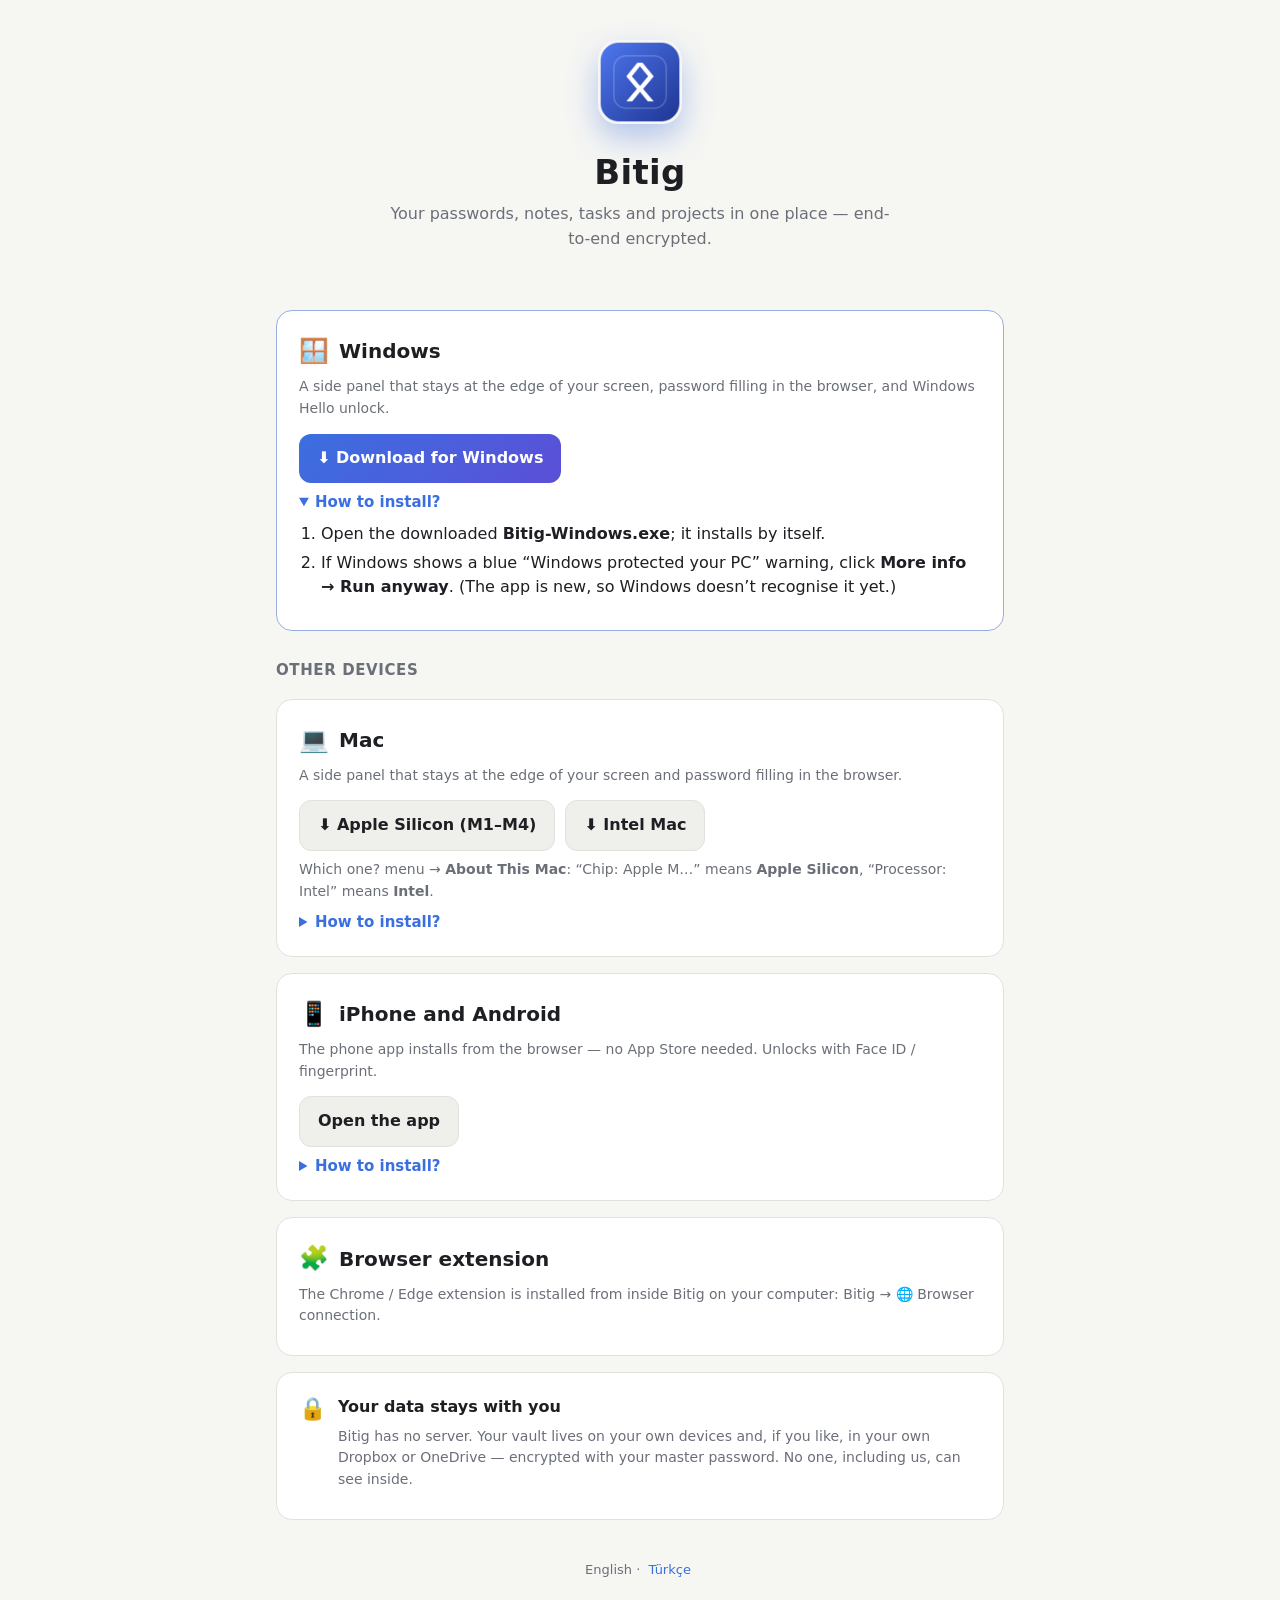
==== indir/index.html @ b44625e2 "İndirme sayfası: /indir Co-Authored-By: Claude Opus 5.5 <noreply@anthropic.com>" ====
<!doctype html>
<html lang="tr">
<head>
  <meta charset="utf-8">
  <meta name="viewport" content="width=device-width, initial-scale=1, viewport-fit=cover">
  <title>Bitig indir</title>
  <meta name="description" content="Bitig: şifrelerin, notların ve görevlerin tek yerde, uçtan uca şifreli. Windows, Mac, iPhone ve Android.">
  <link rel="icon" href="../icons/icon-192.png">
  <meta name="theme-color" content="#15171c">
  <style>
    :root {
      color-scheme: light;
      --bg: #f6f6f3; --surface: #fff; --surface-2: #efefeb; --border: #e2e2dc;
      --text: #1d1f23; --muted: #6b6f78; --accent: #3b6fe0; --accent-2: #5b4fd8; --accent-soft: #e4ecfc;
    }
    @media (prefers-color-scheme: dark) {
      :root {
        color-scheme: dark;
        --bg: #15171c; --surface: #1e2128; --surface-2: #262a32; --border: #2f343e;
        --text: #e8e9ec; --muted: #9097a3; --accent: #6d97ff; --accent-2: #8b7dff; --accent-soft: #233150;
      }
    }
    * { box-sizing: border-box; }
    body {
      margin: 0; background: var(--bg); color: var(--text);
      font: 16px/1.55 system-ui, -apple-system, "Segoe UI", Roboto, sans-serif;
      -webkit-text-size-adjust: 100%;
    }
    .wrap { max-width: 760px; margin: 0 auto; padding: 40px max(16px, env(safe-area-inset-right)) 56px max(16px, env(safe-area-inset-left)); }
    header { text-align: center; margin-bottom: 32px; }
    header img { width: 84px; height: 84px; border-radius: 20px; box-shadow: 0 14px 30px color-mix(in srgb, var(--accent) 35%, transparent); }
    h1 { font-size: 34px; margin: 14px 0 4px; letter-spacing: .3px; }
    .tagline { color: var(--muted); margin: 0 auto; max-width: 520px; }
    .version { color: var(--muted); font-size: 13px; margin-top: 8px; min-height: 1.4em; }
    .card {
      background: var(--surface); border: 1px solid var(--border); border-radius: 16px;
      padding: 22px; margin: 16px 0;
    }
    .card.main { border-color: color-mix(in srgb, var(--accent) 45%, var(--border)); }
    .card h2 { margin: 0 0 4px; font-size: 20px; display: flex; align-items: center; gap: 10px; }
    .card h2 .os { font-size: 24px; }
    .card p { margin: 6px 0; }
    .muted { color: var(--muted); }
    .small { font-size: 14px; }
    .btns { display: flex; flex-wrap: wrap; gap: 10px; margin: 14px 0 8px; }
    a.btn {
      display: inline-flex; align-items: center; gap: 8px; padding: 12px 18px; border-radius: 12px;
      background: linear-gradient(135deg, var(--accent), var(--accent-2)); color: #fff; text-decoration: none;
      font-weight: 600; min-height: 48px;
    }
    a.btn.secondary { background: var(--surface-2); color: var(--text); border: 1px solid var(--border); }
    a.btn:focus-visible { outline: 3px solid var(--accent-soft); outline-offset: 2px; }
    ol { padding-left: 22px; margin: 8px 0; }
    li { margin: 4px 0; }
    details { margin-top: 8px; }
    summary { cursor: pointer; color: var(--accent); font-weight: 600; font-size: 15px; }
    code { background: var(--surface-2); padding: 2px 6px; border-radius: 6px; font-size: 14px; word-break: break-all; }
    .others h3 { margin: 28px 0 4px; font-size: 15px; color: var(--muted); text-transform: uppercase; letter-spacing: .6px; }
    .privacy { display: flex; gap: 12px; align-items: flex-start; }
    .privacy .ico { font-size: 22px; line-height: 1.3; }
    footer { text-align: center; color: var(--muted); font-size: 13px; margin-top: 36px; }
    footer button { background: none; border: 0; color: var(--accent); font: inherit; cursor: pointer; padding: 4px; }
  </style>
</head>
<body>
  <div class="wrap">
    <header>
      <img src="../icons/icon-192.png" alt="">
      <h1>Bitig</h1>
      <p class="tagline" data-t="tagline">Şifrelerin, notların, görevlerin ve projelerin tek yerde — uçtan uca şifreli.</p>
      <div class="version" id="version"></div>
    </header>

    <div id="main"></div>
    <div class="others" id="others"></div>

    <div class="card privacy">
      <div class="ico">🔒</div>
      <div>
        <b data-t="privacyTitle">Verilerin sende kalır</b>
        <p class="muted small" data-t="privacyText">Bitig'in bir sunucusu yok. Kasan kendi cihazlarında ve istersen kendi Dropbox ya da OneDrive hesabında, ana şifrenle şifrelenmiş olarak durur. Kimse — biz dahil — içini göremez.</p>
      </div>
    </div>

    <footer>
      <span id="langLabel"></span> · <button type="button" id="langBtn"></button>
    </footer>
  </div>

  <script>
  (function () {
    'use strict';
    const DL = 'https://github.com/atmaca883/bitig/releases/latest/download/';
    const APP = '../';

    const T = {
      tr: {
        tagline: 'Şifrelerin, notların, görevlerin ve projelerin tek yerde — uçtan uca şifreli.',
        version: (v, d) => 'Sürüm ' + v + ' · ' + d,
        win: 'Windows', mac: 'Mac', phone: 'iPhone ve Android',
        winSub: 'Ekranın kenarında duran panel, tarayıcıda şifre doldurma ve Windows Hello ile açma.',
        winBtn: 'Windows için indir',
        winSteps: ['İndirilen <b>Bitig-Windows.exe</b>’yi aç; kendiliğinden kurulur.',
          'Windows mavi bir “Windows bilgisayarınızı korudu” uyarısı gösterirse <b>Ek bilgi → Yine de çalıştır</b>’a bas. (Uygulama yeni olduğu için Windows henüz tanımıyor.)'],
        macSub: 'Ekranın kenarında duran panel ve tarayıcıda şifre doldurma.',
        macBtnArm: 'Apple Silicon (M1–M4)', macBtnIntel: 'Intel Mac',
        macWhich: 'Hangisi? Sol üstteki  → <b>Bu Mac Hakkında</b>: “Çip: Apple M…” yazıyorsa <b>Apple Silicon</b>, “İşlemci: Intel” yazıyorsa <b>Intel</b>.',
        macSteps: ['İndirilen dosyayı aç, <b>Bitig</b>’i <b>Uygulamalar</b> klasörüne sürükle.',
          'İlk açılışta Mac “Apple doğrulayamadı” derse <b>Bitti</b>’ye bas (Çöp Sepeti’ne değil).',
          '<b>Sistem Ayarları → Gizlilik ve Güvenlik</b>’te aşağı kaydır, Bitig satırında <b>Yine de Aç</b>’a bas. Bu sadece bir kez gerekir.'],
        macDamaged: '“Bitig hasarlı” uyarısı çıkarsa Terminal’de şunu çalıştırıp tekrar aç:',
        phoneSub: 'Telefon uygulaması tarayıcıdan kurulur; App Store gerekmez. Face ID / parmak iziyle açılır.',
        phoneBtn: 'Uygulamayı aç',
        iosSteps: ['Bu sayfayı <b>Safari</b>’de aç ve “Uygulamayı aç”a dokun.',
          'Alttaki <b>Paylaş</b> düğmesi → <b>Ana Ekrana Ekle</b> → <b>Ekle</b>.',
          'Ana ekrandaki <b>Bitig</b> simgesinden aç; bilgisayarındaki Bitig ile aynı bulutu seç.'],
        androidSteps: ['“Uygulamayı aç”a dokun (Chrome önerilir).',
          'Sağ üstteki <b>⋮</b> menüsü → <b>Ana ekrana ekle</b> (ya da “Uygulamayı yükle”).',
          'Ana ekrandaki <b>Bitig</b> simgesinden aç; bilgisayarındaki Bitig ile aynı bulutu seç.'],
        phoneNote: 'Telefon, bilgisayardaki kasana bulut (Dropbox ya da OneDrive) üzerinden bağlanır. Önce bilgisayarda Bitig’i kurup Ayarlar → Cihazlar arası eşitleme’yi aç.',
        how: 'Nasıl kurulur?', othersTitle: 'Diğer cihazlar',
        extTitle: 'Tarayıcı eklentisi', extText: 'Chrome / Edge eklentisi bilgisayardaki Bitig’in içinden kurulur: Bitig → 🌐 Tarayıcı bağlantısı.',
        privacyTitle: 'Verilerin sende kalır',
        privacyText: 'Bitig’in bir sunucusu yok. Kasan kendi cihazlarında ve istersen kendi Dropbox ya da OneDrive hesabında, ana şifrenle şifrelenmiş olarak durur. Kimse — biz dahil — içini göremez.',
        langLabel: 'Türkçe', langBtn: 'English',
      },
      en: {
        tagline: 'Your passwords, notes, tasks and projects in one place — end-to-end encrypted.',
        version: (v, d) => 'Version ' + v + ' · ' + d,
        win: 'Windows', mac: 'Mac', phone: 'iPhone and Android',
        winSub: 'A side panel that stays at the edge of your screen, password filling in the browser, and Windows Hello unlock.',
        winBtn: 'Download for Windows',
        winSteps: ['Open the downloaded <b>Bitig-Windows.exe</b>; it installs by itself.',
          'If Windows shows a blue “Windows protected your PC” warning, click <b>More info → Run anyway</b>. (The app is new, so Windows doesn’t recognise it yet.)'],
        macSub: 'A side panel that stays at the edge of your screen and password filling in the browser.',
        macBtnArm: 'Apple Silicon (M1–M4)', macBtnIntel: 'Intel Mac',
        macWhich: 'Which one?  menu → <b>About This Mac</b>: “Chip: Apple M…” means <b>Apple Silicon</b>, “Processor: Intel” means <b>Intel</b>.',
        macSteps: ['Open the downloaded file and drag <b>Bitig</b> into <b>Applications</b>.',
          'If the Mac says “Apple could not verify” on first launch, click <b>Done</b> (not Move to Trash).',
          'Go to <b>System Settings → Privacy &amp; Security</b>, scroll down and click <b>Open Anyway</b> next to Bitig. You only need to do this once.'],
        macDamaged: 'If you see “Bitig is damaged”, run this in Terminal and open it again:',
        phoneSub: 'The phone app installs from the browser — no App Store needed. Unlocks with Face ID / fingerprint.',
        phoneBtn: 'Open the app',
        iosSteps: ['Open this page in <b>Safari</b> and tap “Open the app”.',
          'Tap <b>Share</b> → <b>Add to Home Screen</b> → <b>Add</b>.',
          'Open <b>Bitig</b> from your home screen and choose the same cloud as on your computer.'],
        androidSteps: ['Tap “Open the app” (Chrome recommended).',
          'Top-right <b>⋮</b> menu → <b>Add to Home screen</b> (or “Install app”).',
          'Open <b>Bitig</b> from your home screen and choose the same cloud as on your computer.'],
        phoneNote: 'The phone connects to your vault on your computer through your cloud (Dropbox or OneDrive). Install Bitig on your computer first and turn on Settings → Sync across devices.',
        how: 'How to install?', othersTitle: 'Other devices',
        extTitle: 'Browser extension', extText: 'The Chrome / Edge extension is installed from inside Bitig on your computer: Bitig → 🌐 Browser connection.',
        privacyTitle: 'Your data stays with you',
        privacyText: 'Bitig has no server. Your vault lives on your own devices and, if you like, in your own Dropbox or OneDrive — encrypted with your master password. No one, including us, can see inside.',
        langLabel: 'English', langBtn: 'Türkçe',
      },
    };

    let lang = /^tr/i.test(navigator.language) ? 'tr' : 'en';
    try { lang = localStorage.getItem('bitig.lang') || lang; } catch {}

    const ua = navigator.userAgent;
    const isIOS = /iPhone|iPad|iPod/.test(ua) || (/Macintosh/.test(ua) && navigator.maxTouchPoints > 1);
    const os = isIOS ? 'ios' : /Android/.test(ua) ? 'android' : /Mac/.test(navigator.platform || ua) ? 'mac' : /Win/.test(navigator.platform || ua) ? 'win' : 'other';

    const el = (html) => { const d = document.createElement('div'); d.innerHTML = html.trim(); return d.firstChild; };
    const list = (items) => '<ol>' + items.map((i) => '<li>' + i + '</li>').join('') + '</ol>';

    function winCard(t, main) {
      return el(`<div class="card${main ? ' main' : ''}">
        <h2><span class="os">🪟</span>${t.win}</h2>
        <p class="muted small">${t.winSub}</p>
        <div class="btns"><a class="btn${main ? '' : ' secondary'}" href="${DL}Bitig-Windows.exe">⬇ ${t.winBtn}</a></div>
        <details${main ? ' open' : ''}><summary>${t.how}</summary>${list(t.winSteps)}</details>
      </div>`);
    }
    function macCard(t, main) {
      return el(`<div class="card${main ? ' main' : ''}">
        <h2><span class="os">💻</span>${t.mac}</h2>
        <p class="muted small">${t.macSub}</p>
        <div class="btns">
          <a class="btn${main ? '' : ' secondary'}" href="${DL}Bitig-Mac-AppleSilicon.dmg">⬇ ${t.macBtnArm}</a>
          <a class="btn secondary" href="${DL}Bitig-Mac-Intel.dmg">⬇ ${t.macBtnIntel}</a>
        </div>
        <p class="muted small">${t.macWhich}</p>
        <details${main ? ' open' : ''}><summary>${t.how}</summary>${list(t.macSteps)}
          <p class="small">${t.macDamaged}<br><code>xattr -cr /Applications/Bitig.app</code></p></details>
      </div>`);
    }
    function phoneCard(t, main) {
      const steps = os === 'android' ? t.androidSteps : t.iosSteps;
      return el(`<div class="card${main ? ' main' : ''}">
        <h2><span class="os">📱</span>${t.phone}</h2>
        <p class="muted small">${t.phoneSub}</p>
        <div class="btns"><a class="btn${main ? '' : ' secondary'}" href="${APP}">${t.phoneBtn}</a></div>
        <details${main ? ' open' : ''}><summary>${t.how}</summary>${list(steps)}<p class="muted small">${t.phoneNote}</p></details>
      </div>`);
    }

    function render() {
      const t = T[lang];
      document.documentElement.lang = lang;
      document.querySelectorAll('[data-t]').forEach((n) => { n.textContent = t[n.dataset.t]; });
      const cards = { win: winCard, mac: macCard, phone: phoneCard };
      const first = os === 'mac' ? 'mac' : os === 'ios' || os === 'android' ? 'phone' : 'win';
      const main = document.getElementById('main');
      main.replaceChildren(cards[first](t, true));
      const others = document.getElementById('others');
      others.replaceChildren(el(`<h3>${t.othersTitle}</h3>`),
        ...['win', 'mac', 'phone'].filter((k) => k !== first).map((k) => cards[k](t, false)),
        el(`<div class="card"><h2><span class="os">🧩</span>${t.extTitle}</h2><p class="muted small">${t.extText}</p></div>`));
      document.getElementById('langLabel').textContent = t.langLabel;
      document.getElementById('langBtn').textContent = t.langBtn;
      showVersion();
    }

    let rel = null;
    function showVersion() {
      if (!rel) return;
      const d = new Date(rel.published_at).toLocaleDateString(lang === 'tr' ? 'tr-TR' : 'en-GB', { day: 'numeric', month: 'long', year: 'numeric' });
      document.getElementById('version').textContent = T[lang].version(String(rel.tag_name).replace(/^v/, ''), d);
    }
    fetch('https://api.github.com/repos/atmaca883/bitig/releases/latest')
      .then((r) => (r.ok ? r.json() : null)).then((j) => { if (j?.tag_name) { rel = j; showVersion(); } }).catch(() => {});

    document.getElementById('langBtn').addEventListener('click', () => {
      lang = lang === 'tr' ? 'en' : 'tr';
      try { localStorage.setItem('bitig.lang', lang); } catch {}
      render();
    });
    render();
  })();
  </script>
</body>
</html>
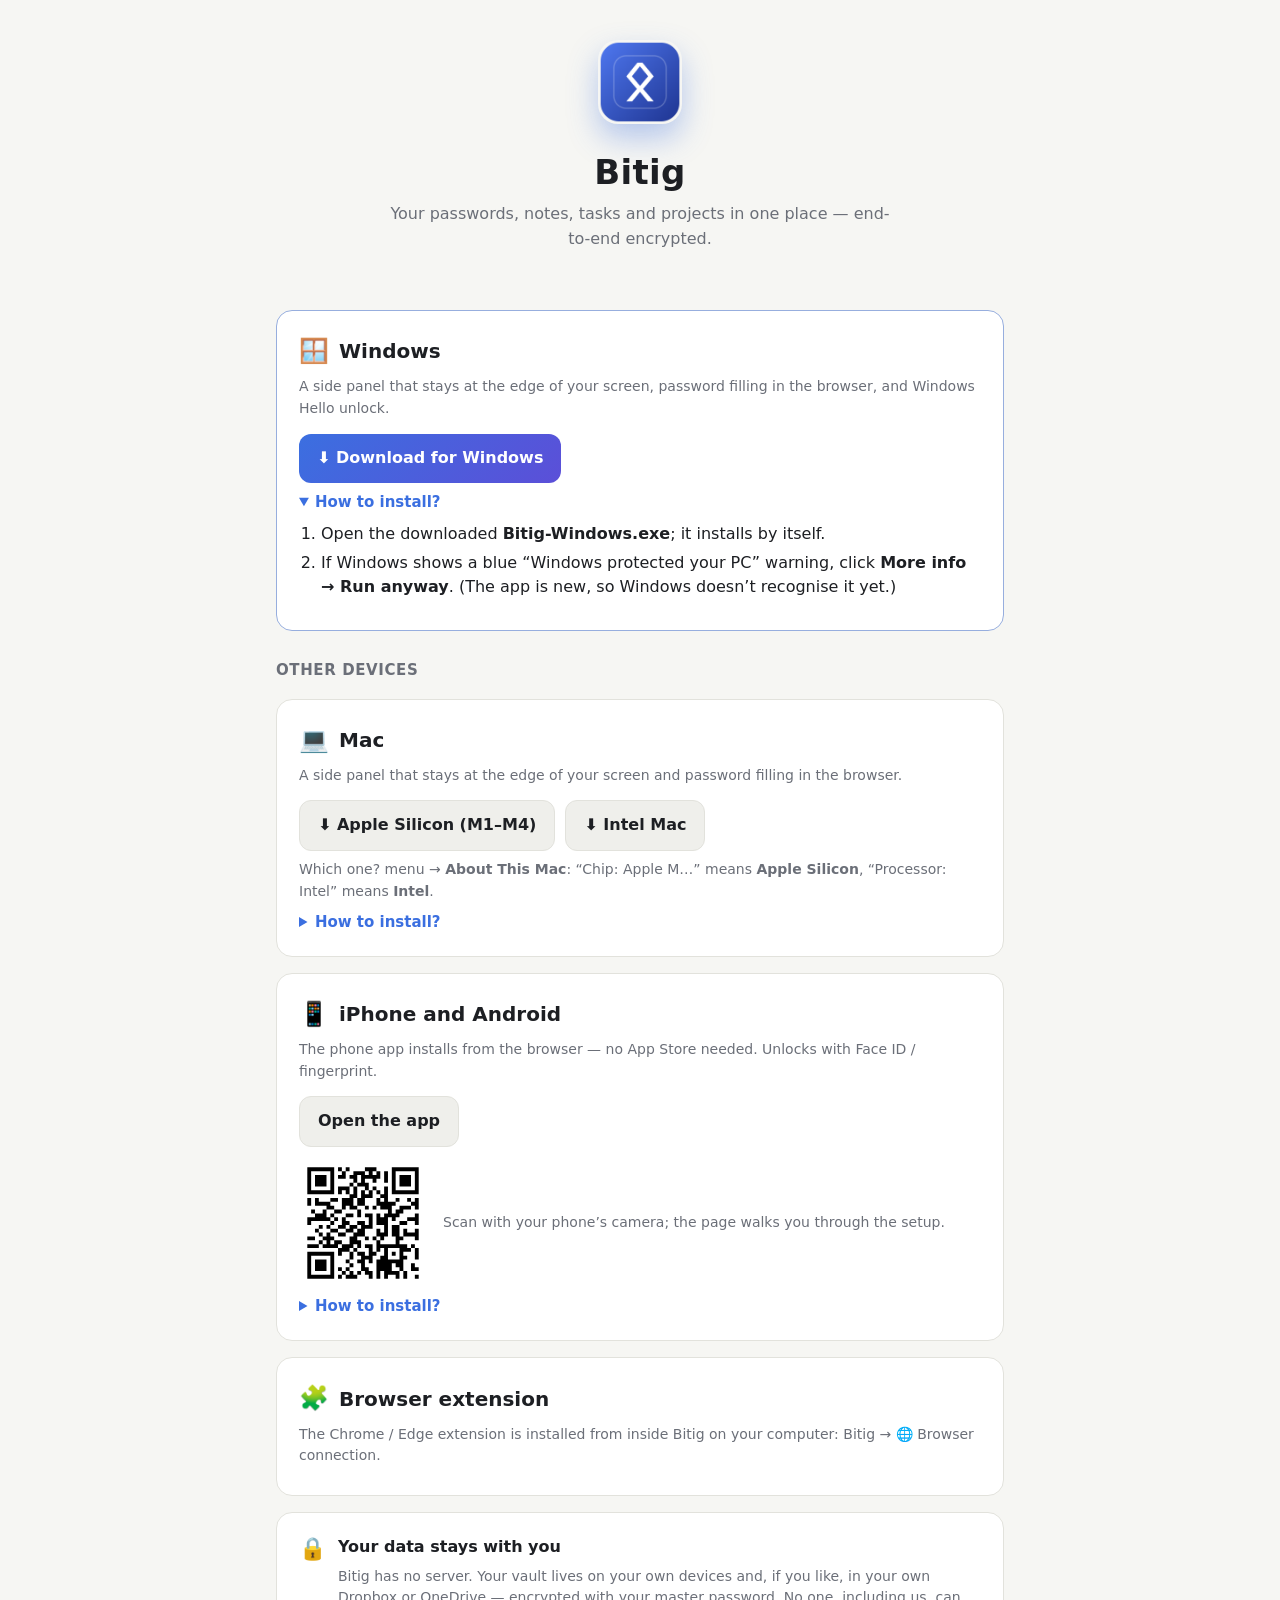
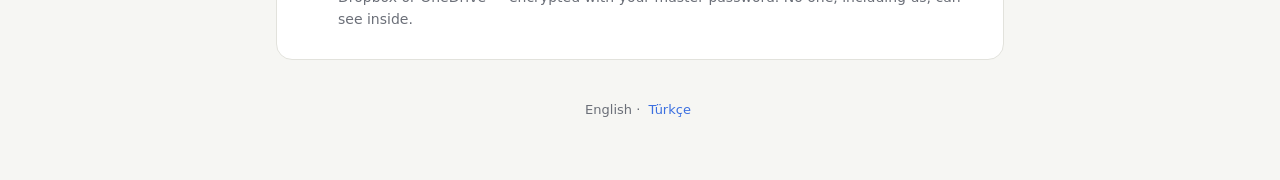
==== commit 36e1e75a: "2FA, Telefona kur, telefondan tek başına kurulum Co-Authored-By: Claude Opus 5.5 <noreply@anthropic." ====
--- a/indir/index.html
+++ b/indir/index.html
@@ -58,6 +58,10 @@
     .others h3 { margin: 28px 0 4px; font-size: 15px; color: var(--muted); text-transform: uppercase; letter-spacing: .6px; }
     .privacy { display: flex; gap: 12px; align-items: flex-start; }
     .privacy .ico { font-size: 22px; line-height: 1.3; }
+    .qr { display: flex; align-items: center; gap: 16px; margin: 12px 0 4px; }
+    .qr-img { flex: none; width: 128px; height: 128px; background: #fff; border-radius: 12px; padding: 6px; }
+    .qr-img svg { width: 100%; height: 100%; display: block; }
+    @media (max-width: 520px) { .qr { display: none; } }
     footer { text-align: center; color: var(--muted); font-size: 13px; margin-top: 36px; }
     footer button { background: none; border: 0; color: var(--accent); font: inherit; cursor: pointer; padding: 4px; }
   </style>
@@ -87,6 +91,7 @@
     </footer>
   </div>
 
+  <script src="../qrcode.js"></script>
   <script>
   (function () {
     'use strict';
@@ -122,6 +127,7 @@
         extTitle: 'Tarayıcı eklentisi', extText: 'Chrome / Edge eklentisi bilgisayardaki Bitig’in içinden kurulur: Bitig → 🌐 Tarayıcı bağlantısı.',
         privacyTitle: 'Verilerin sende kalır',
         privacyText: 'Bitig’in bir sunucusu yok. Kasan kendi cihazlarında ve istersen kendi Dropbox ya da OneDrive hesabında, ana şifrenle şifrelenmiş olarak durur. Kimse — biz dahil — içini göremez.',
+        qrHint: 'Telefonunun kamerasıyla okut; açılan sayfa kurulumu adım adım gösterir.',
         langLabel: 'Türkçe', langBtn: 'English',
       },
       en: {
@@ -152,6 +158,7 @@
         extTitle: 'Browser extension', extText: 'The Chrome / Edge extension is installed from inside Bitig on your computer: Bitig → 🌐 Browser connection.',
         privacyTitle: 'Your data stays with you',
         privacyText: 'Bitig has no server. Your vault lives on your own devices and, if you like, in your own Dropbox or OneDrive — encrypted with your master password. No one, including us, can see inside.',
+        qrHint: 'Scan with your phone’s camera; the page walks you through the setup.',
         langLabel: 'English', langBtn: 'Türkçe',
       },
     };
@@ -193,9 +200,11 @@
         <h2><span class="os">📱</span>${t.phone}</h2>
         <p class="muted small">${t.phoneSub}</p>
         <div class="btns"><a class="btn${main ? '' : ' secondary'}" href="${APP}">${t.phoneBtn}</a></div>
+        ${!main && typeof qrcode === 'function' ? `<div class="qr"><div class="qr-img">${qrSvg(new URL(APP, location.href).href)}</div><p class="muted small">${t.qrHint}</p></div>` : ''}
         <details${main ? ' open' : ''}><summary>${t.how}</summary>${list(steps)}<p class="muted small">${t.phoneNote}</p></details>
       </div>`);
     }
+    function qrSvg(text) { const q = qrcode(0, 'M'); q.addData(text); q.make(); return q.createSvgTag({ cellSize: 5, margin: 3, scalable: true }); }
 
     function render() {
       const t = T[lang];
